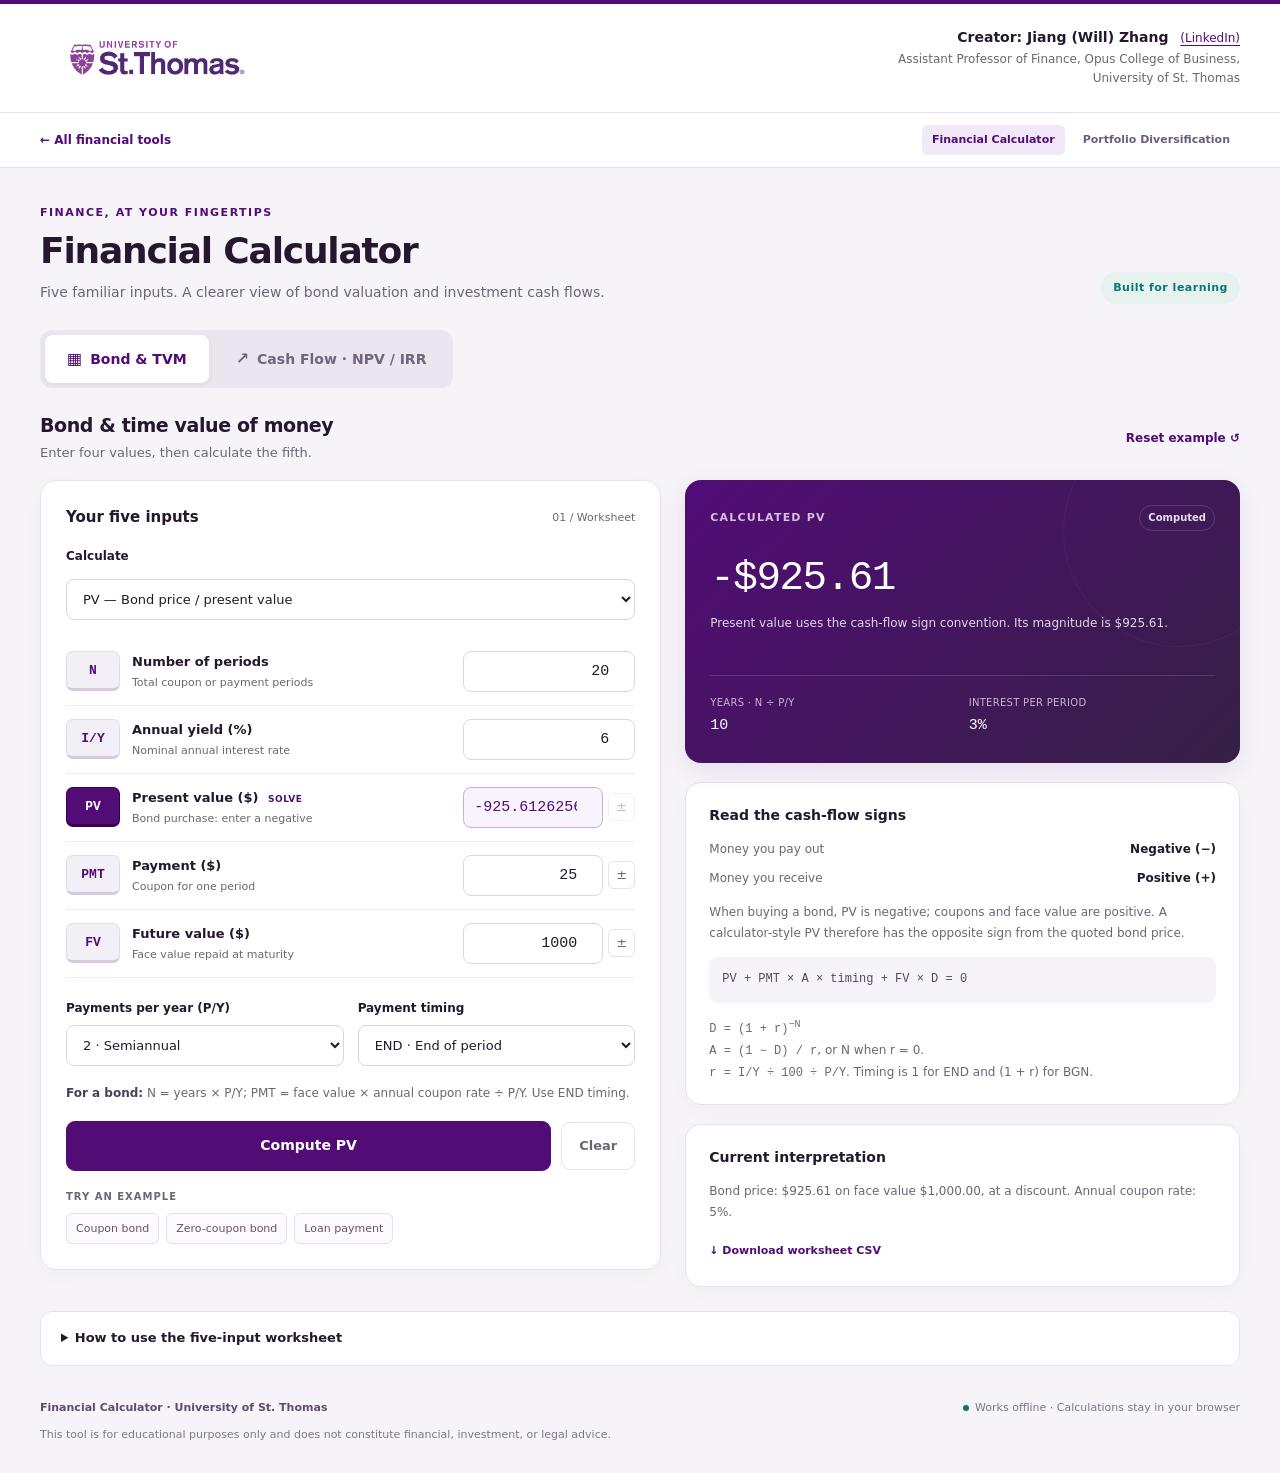
==== calculator/index.html @ 4e9f6ce5 "Add files via upload" ====
<!doctype html>
<html lang="en">
<head>
  <meta charset="utf-8">
  <meta name="viewport" content="width=device-width,initial-scale=1">
  <meta name="description" content="An educational financial calculator for bond prices, yields, time value of money, NPV, and IRR.">
  <title>Financial Calculator | Financial Tools · St. Thomas</title>
  <link rel="icon" href="data:,">
  <style>
    :root{--purple:#510c76;--purple2:#6e2491;--ink:#25172e;--muted:#6d6575;--line:#e7e1ec;--paper:#fff;--bg:#f6f4f8;--light:#f3edf8;--green:#08796d;--red:#b52b44;--gold:#99630b;--shadow:0 5px 22px #25172e06}
    *{box-sizing:border-box}body{margin:0;background:var(--bg);color:var(--ink);font:15px/1.55 system-ui,-apple-system,BlinkMacSystemFont,"Segoe UI",sans-serif}button,input,select{font:inherit}button,select{cursor:pointer}button{transition:background .15s,border-color .15s,transform .15s}button:active{transform:translateY(1px)}a{color:var(--purple)}button:focus-visible,a:focus-visible,input:focus-visible,select:focus-visible,summary:focus-visible{outline:3px solid #c496df;outline-offset:3px}button:disabled{cursor:default;opacity:.45}input,select{min-width:0}input{font-variant-numeric:tabular-nums}button svg{vertical-align:middle}h1,h2,h3,p{margin-top:0}h2{font-size:21px;line-height:1.35;letter-spacing:-.4px;margin-bottom:7px}h3{font-size:15px}small{font-size:12px}strong{font-weight:650}[hidden]{display:none!important}.mono{font-family:ui-monospace,SFMono-Regular,Consolas,monospace;font-variant-numeric:tabular-nums}.muted{color:var(--muted)}.eyebrow{font-size:11px;font-weight:750;letter-spacing:1.5px;text-transform:uppercase;color:var(--purple)}.sr-only{position:absolute;width:1px;height:1px;padding:0;margin:-1px;overflow:hidden;clip:rect(0,0,0,0);white-space:nowrap;border:0}
    .brand{background:#fff;border-top:4px solid var(--purple);border-bottom:1px solid var(--line)}.brand-inner{max-width:1260px;margin:auto;display:flex;align-items:center;justify-content:space-between;gap:28px;padding:7px 30px}.brand img{width:230px;max-width:35%;height:auto}.creator{text-align:right;max-width:680px;font-size:12px;line-height:1.65}.creator-name{font-size:14px;font-weight:700}.creator a{font-size:12px;font-weight:500;margin-left:7px;text-underline-offset:3px}.creator-title{color:var(--muted)}
    main{max-width:1260px;margin:0 auto;padding:32px 30px 0}.hero{display:flex;justify-content:space-between;align-items:flex-end;gap:24px;margin-bottom:26px}.hero h1{font-size:36px;line-height:1.15;letter-spacing:-1.2px;margin:7px 0 10px}.hero p{color:var(--muted);font-size:14px;margin:0;max-width:630px}.hero-tag{font-size:11px;letter-spacing:.5px;white-space:nowrap;color:var(--green);background:#e7f2ef;padding:7px 12px;border-radius:30px;font-weight:650}.tabs{display:flex;width:fit-content;gap:5px;padding:5px;background:#eae5ef;border-radius:12px;margin-bottom:25px}.tabs button{border:0;background:transparent;padding:12px 22px;border-radius:8px;font-weight:650;color:#716579;font-size:14px}.tabs button[aria-selected=true]{color:var(--purple);background:white;box-shadow:0 2px 6px #24122e0c}.tab-icon{margin-right:8px;font-size:16px}.worksheet{animation:appear .2s ease-out}@keyframes appear{from{opacity:.6;transform:translateY(4px)}to{opacity:1;transform:none}}.worksheet-heading{display:flex;align-items:center;justify-content:space-between;gap:16px;margin-bottom:17px}.worksheet-heading h2{font-size:19px;margin:0}.worksheet-heading p{margin:4px 0 0;color:var(--muted);font-size:13px}.text-button{border:0;background:none;color:var(--purple);font-size:12px;padding:8px 0;font-weight:650;white-space:nowrap}.columns{display:grid;grid-template-columns:minmax(0,1.12fr) minmax(0,1fr);gap:24px;align-items:start}.card{background:var(--paper);border:1px solid var(--line);border-radius:16px;padding:25px;box-shadow:var(--shadow)}.card-title{display:flex;align-items:center;justify-content:space-between;gap:12px;margin-bottom:18px}.card-title h3{margin:0;font-size:15px}.card-step{font-size:11px;color:var(--muted)}.control-label{display:block;font-size:12px;font-weight:650;margin-bottom:7px}.select-control,.number-control{width:100%;padding:11px 12px;border:1px solid #dcd4e4;border-radius:8px;background:#fff;color:var(--ink)}.select-control{font-size:13px}.select-control:focus,.number-control:focus{border-color:var(--purple2);outline:2px solid #eadcf2;outline-offset:0}.solve-select{display:grid;grid-template-columns:1fr;gap:6px;margin-bottom:18px}.tvm-row{display:grid;grid-template-columns:54px 1fr 172px;gap:12px;align-items:center;padding:13px 0;border-bottom:1px solid #f0ebf4}.keycap{display:flex;align-items:center;justify-content:center;height:40px;background:#f3eff7;border:1px solid #e4dbea;border-bottom:3px solid #d6cadf;border-radius:7px;color:var(--purple);font:bold 13px ui-monospace,Consolas,monospace}.tvm-label{display:block;font-size:13px;font-weight:650}.tvm-help{display:block;font-size:11px;line-height:1.5;color:var(--muted);margin-top:3px}.numeric-wrap{display:flex;position:relative;align-items:center;gap:5px}.numeric-wrap input{width:100%;font:500 15px ui-monospace,Consolas,monospace;text-align:right;padding:11px 10px;border:1px solid #ded6e6;border-radius:8px;background:white;color:var(--ink)}.numeric-wrap input:read-only{color:var(--purple);background:#f8f3fc;border-color:#cbaedb}.tvm-row.solving .keycap{background:var(--purple);color:white;border-color:#35034f}.solve-badge{display:none;font-size:9px;text-transform:uppercase;font-weight:700;letter-spacing:.5px;color:var(--purple);margin-left:5px}.solving .solve-badge{display:inline}.flip{background:none;border:1px solid var(--line);border-radius:6px;flex-shrink:0;width:27px;height:28px;padding:0;color:var(--muted);font-size:13px}.settings{display:grid;grid-template-columns:1fr 1fr;gap:14px;margin:21px 0 18px}.hint{color:var(--muted);font-size:12px;line-height:1.65;margin:15px 0}.hint strong{color:#4d3c58}.primary{background:var(--purple);color:white;border:1px solid var(--purple);padding:13px 20px;border-radius:9px;font-weight:700;font-size:14px}.primary:hover{background:#3f075d}.secondary{background:white;color:var(--purple);border:1px solid #d8cbe2;padding:9px 13px;border-radius:8px;font-weight:650;font-size:12px}.secondary:hover{background:var(--light)}.actions{display:flex;gap:10px;align-items:center;margin-top:18px}.actions .primary{flex:1}.clear{border:1px solid var(--line);background:#fff;color:var(--muted);border-radius:9px;padding:13px 17px;font-size:13px;font-weight:600}.error{margin:16px 0 0;background:#fff0f1;color:#9b1836;border:1px solid #f1c7cf;padding:11px 13px;border-radius:8px;font-size:12px}.examples{display:flex;gap:7px;flex-wrap:wrap;margin-top:18px}.examples-label{width:100%;font-size:10px;letter-spacing:1px;font-weight:700;text-transform:uppercase;color:var(--muted);margin-bottom:1px}.example{font-size:11px;border:1px solid #e7deee;color:#65516f;background:#fcfaff;border-radius:6px;padding:6px 9px}.example:hover{border-color:#ba98cc;background:#f4edf9}
    .result-card{background:linear-gradient(135deg,#510c76,#352044);border:0;color:white;box-shadow:0 8px 24px #510c7617;position:relative;overflow:hidden}.result-card:after{content:"";position:absolute;right:-55px;top:-65px;border:1px solid #ffffff0b;border-radius:50%;width:230px;height:230px;pointer-events:none}.result-eyebrow{color:#d8bedf;font-size:11px;font-weight:650;letter-spacing:1.2px;text-transform:uppercase;display:flex;gap:10px;align-items:center;justify-content:space-between}.result-status{font-size:10px;text-transform:none;letter-spacing:0;border:1px solid #ffffff25;border-radius:20px;padding:4px 8px;color:#e9dfef}.result-number{font:500 clamp(30px,3.2vw,46px)/1.25 ui-monospace,SFMono-Regular,Consolas,monospace;letter-spacing:-1.5px;margin:22px 0 10px;overflow-wrap:anywhere}.result-note{min-height:38px;color:#e2d5e9;font-size:12px;margin:0;line-height:1.65}.metric-row{display:grid;grid-template-columns:1fr 1fr;gap:12px;margin-top:23px;padding-top:19px;border-top:1px solid #ffffff20}.metric-label{display:block;color:#cbb3d6;font-size:10px;letter-spacing:.3px}.metric-value{display:block;font-size:15px;margin-top:4px;font-variant-numeric:tabular-nums}.right-stack{display:flex;flex-direction:column;gap:19px}.explanation{font-size:12px;color:var(--muted);line-height:1.75}.explanation h3{color:var(--ink);margin-bottom:12px;font-size:14px}.formula{font:12px/1.8 ui-monospace,Consolas,monospace;background:#f6f3f9;color:#594663;padding:12px 13px;border-radius:8px;overflow-wrap:anywhere;margin:13px 0}.explanation p:last-child{margin-bottom:0}.pill{display:inline-block;font-size:10px;font-weight:650;letter-spacing:.2px;border-radius:5px;padding:3px 7px;background:#edf5f2;color:var(--green)}.soft-card{padding:20px 23px}.inline-summary{display:flex;justify-content:space-between;gap:20px;font-size:12px;margin-bottom:8px}.inline-summary:last-child{margin:0}.inline-summary strong{color:var(--ink);text-align:right}.help{margin:24px 0 0;border:1px solid var(--line);background:#fff;border-radius:12px;padding:16px 20px;font-size:12px;color:var(--muted)}.help summary{font-size:13px;font-weight:650;color:var(--ink);cursor:pointer}.help p{margin:13px 0 0}.help ul{padding-left:20px;margin-bottom:3px}.help li{margin:7px 0}.help code{font:11px ui-monospace,Consolas,monospace;color:var(--purple)}
    .cash-controls{display:grid;grid-template-columns:1fr 1fr;gap:14px}.initial-flow{margin:0 0 18px;background:#f9f6fb;border:1px solid var(--line);border-radius:10px;padding:15px;display:grid;grid-template-columns:1fr 165px;gap:15px;align-items:center}.initial-flow label{font-size:13px;font-weight:700}.initial-flow small{display:block;color:var(--muted);margin-top:3px;font-size:11px}.initial-flow input{text-align:right;font:500 15px ui-monospace,Consolas,monospace}.flows-heading{display:grid;grid-template-columns:1fr 142px 63px 25px;gap:10px;font-size:10px;text-transform:uppercase;letter-spacing:.5px;color:var(--muted);margin:22px 0 7px}.flows-heading span:nth-child(2),.flows-heading span:nth-child(3){text-align:center}.flow-row{display:grid;grid-template-columns:1fr 142px 63px 25px;gap:10px;align-items:center;padding:9px 0;border-top:1px solid #f0ebf4}.flow-label{font-size:12px;font-weight:700;color:#54425f}.flow-periods{display:block;font-size:10px;color:var(--muted);font-weight:400;margin-top:2px}.flow-amount,.flow-repeat{width:100%;padding:9px 8px;border:1px solid #ded6e6;border-radius:7px;background:white;font:13px ui-monospace,Consolas,monospace;color:var(--ink);text-align:right}.flow-repeat{text-align:center}.remove-row{border:0;background:transparent;color:#aa96b6;font-size:20px;padding:3px 0}.remove-row:hover{color:var(--red)}.row-actions{display:flex;align-items:center;justify-content:space-between;gap:12px;margin:14px 0 0}.period-count{font-size:11px;color:var(--muted)}.irr-panel .card-title{margin-bottom:7px}.irr-main{font:600 28px/1.4 ui-monospace,Consolas,monospace;letter-spacing:-1px;color:var(--purple)}.irr-detail{font-size:12px;line-height:1.65;color:var(--muted);margin:7px 0 0}.irr-roots{margin:12px 0 0;padding:0;list-style:none}.irr-roots li{display:flex;justify-content:space-between;align-items:baseline;gap:12px;border-top:1px solid var(--line);padding-top:10px;margin-top:10px;font-size:11px;color:var(--muted)}.irr-roots strong{font:600 15px ui-monospace,Consolas,monospace;color:var(--purple)}.notice{background:#fff8e9;border:1px solid #f0e0b6;color:#836122;font-size:11px;padding:10px 12px;border-radius:8px;margin-top:13px;line-height:1.65}.timeline{margin-top:8px}.timeline svg{display:block;width:100%;height:auto}.timeline-label{font-size:10px;color:var(--muted);margin-top:5px}.schedule{margin-top:23px}.schedule summary{font-weight:650;font-size:12px;cursor:pointer}.schedule-scroll{overflow:auto;max-height:310px;margin-top:12px;border:1px solid var(--line);border-radius:9px}.schedule table{width:100%;border-collapse:collapse;font-size:12px;white-space:nowrap}.schedule th{position:sticky;top:0;background:#f4eef8;color:#664a77;font-size:10px;letter-spacing:.4px;text-transform:uppercase;z-index:1}.schedule td,.schedule th{padding:10px 12px;text-align:right;border-bottom:1px solid #eee8f3;font-variant-numeric:tabular-nums}.schedule td:first-child,.schedule th:first-child{text-align:left}.schedule tr:last-child td{border-bottom:0}.export-row{display:flex;justify-content:flex-end;gap:10px;margin-top:18px}.footer{padding:28px 0 30px;margin:5px auto 0;font-size:11px;line-height:1.7;color:#827589}.footer strong{color:#5f4b6a}.footer-top{display:flex;justify-content:space-between;align-items:center;gap:18px;margin-bottom:9px}.footer p{margin:0}.offline-dot{display:inline-block;width:6px;height:6px;border-radius:100%;background:var(--green);margin-right:6px}.tvm-export{font-size:11px;background:none;border:0;color:var(--purple);font-weight:650;padding:6px 0}
    @media(min-width:1500px){main{padding-top:40px}.hero{margin-bottom:32px}}
    @media(max-width:1000px){.columns{grid-template-columns:1fr 1fr;gap:18px}.card{padding:20px}.tvm-row{grid-template-columns:42px 1fr 132px;gap:8px}.keycap{height:37px;font-size:12px}.numeric-wrap input{font-size:13px}.tvm-help{font-size:10px}.flows-heading,.flow-row{grid-template-columns:1fr 110px 53px 20px;gap:7px}.hero-tag{display:none}}
    @media(max-width:780px){main{padding:25px 20px 0}.columns{grid-template-columns:1fr}.brand-inner{padding:4px 20px;gap:12px}.brand img{width:200px}.creator-title{font-size:10px}.hero h1{font-size:30px}.hero p{font-size:13px}.tvm-row{grid-template-columns:48px 1fr 170px;gap:12px}.tvm-help{font-size:11px}.numeric-wrap input{font-size:15px}.right-stack{gap:16px}.result-number{font-size:40px}.tabs{width:100%}.tabs button{flex:1;padding:11px 12px;font-size:13px}.flows-heading,.flow-row{grid-template-columns:1fr 160px 65px 25px;gap:10px}.footer-top{align-items:flex-start;flex-direction:column;gap:6px}}
    @media(max-width:480px){main{padding:22px 15px 0}.brand-inner{flex-direction:column;gap:0;padding:0 18px 16px}.brand img{max-width:230px;width:210px}.creator{text-align:center}.creator-name{font-size:13px}.creator-title{font-size:11px}.hero{margin-bottom:21px}.hero h1{font-size:29px}.hero .eyebrow{font-size:10px}.tabs button{padding:11px 8px;font-size:12px}.tab-icon{display:none}.worksheet-heading h2{font-size:17px}.worksheet-heading p{font-size:12px}.card{padding:18px}.tvm-row{grid-template-columns:42px minmax(0,1fr) 128px;gap:8px}.tvm-label{font-size:12px}.tvm-help{font-size:10px}.numeric-wrap input{font-size:13px;padding:10px 7px}.flip{width:22px;font-size:11px}.solve-badge{display:none!important}.settings{gap:10px}.control-label{font-size:11px}.select-control{padding:10px 8px;font-size:12px}.result-number{font-size:35px}.initial-flow{grid-template-columns:1fr 135px;padding:12px;gap:10px}.cash-controls{gap:10px}.flows-heading,.flow-row{grid-template-columns:minmax(50px,1fr) minmax(75px,110px) 50px 20px;gap:7px}.flow-amount,.flow-repeat{font-size:12px;padding:9px 6px}.flow-periods{font-size:9px}.primary{font-size:13px}.hint{font-size:11px}.footer{padding-bottom:24px}.hero{gap:0}.cash-controls .control-label{min-height:34px}.irr-roots li{align-items:flex-start;flex-direction:column;gap:4px}.explanation{font-size:11px}}
    @media(prefers-reduced-motion:reduce){*{animation:none!important;transition:none!important}}
    @media print{body{background:white}.brand-inner{padding:0}.tabs,.examples,.actions,.text-button,.export-row,.flip,.footer-top span,.tvm-export{display:none!important}.card{box-shadow:none;break-inside:avoid}.result-card{background:#f4edf8;color:#25172e;border:1px solid #c6b7d1}.result-card *{color:#25172e!important}.columns{grid-template-columns:1fr 1fr}.help{break-inside:avoid}.brand{border-top:0}main{padding:20px 0}.hero{margin-bottom:18px}.footer{padding-bottom:0}}
  </style>
<link rel="stylesheet" href="../assets/site.css">
</head>
<body>
  <header class="brand">
    <div class="brand-inner">
      <img src="[data-uri]" width="739" height="301" alt="University of St. Thomas">
      <div class="creator">
        <div class="creator-name">Creator: Jiang (Will) Zhang <a href="https://www.linkedin.com/in/jiang-will-zhang/" target="_blank" rel="noopener noreferrer">(LinkedIn)</a></div>
        <div class="creator-title">Assistant Professor of Finance, Opus College of Business,<br>University of St. Thomas</div>
      </div>
    </div>
  </header>
<nav class="ft-tool-nav" aria-label="Financial tools navigation"><div class="ft-tool-nav-inner"><a class="ft-back" href="../index.html">← All financial tools</a><div class="ft-tool-nav-links"><a href="../calculator/index.html" aria-current="page">Financial Calculator</a><a href="../diversification/index.html">Portfolio Diversification</a></div></div></nav>

  <main>
    <div class="hero">
      <div><span class="eyebrow">Finance, at your fingertips</span><h1>Financial Calculator</h1><p>Five familiar inputs. A clearer view of bond valuation and investment cash flows.</p></div>
      <span class="hero-tag">Built for learning</span>
    </div>
    <nav class="tabs" role="tablist" aria-label="Calculator worksheets">
      <button type="button" id="tab-tvm" role="tab" aria-selected="true" aria-controls="panel-tvm" data-tab="tvm"><span class="tab-icon" aria-hidden="true">▦</span>Bond &amp; TVM</button>
      <button type="button" id="tab-cash" role="tab" aria-selected="false" aria-controls="panel-cash" tabindex="-1" data-tab="cash"><span class="tab-icon" aria-hidden="true">↗</span>Cash Flow · NPV / IRR</button>
    </nav>

    <section id="panel-tvm" class="worksheet" role="tabpanel" aria-labelledby="tab-tvm">
      <div class="worksheet-heading"><div><h2>Bond &amp; time value of money</h2><p>Enter four values, then calculate the fifth.</p></div><button type="button" class="text-button" id="reset-tvm">Reset example ↺</button></div>
      <div class="columns">
        <form id="tvm-form" class="card" novalidate>
          <div class="card-title"><h3>Your five inputs</h3><span class="card-step">01 / Worksheet</span></div>
          <div class="solve-select"><label class="control-label" for="solve-for">Calculate</label><select id="solve-for" class="select-control"><option value="pv">PV — Bond price / present value</option><option value="iy">I/Y — Annual yield / interest rate</option><option value="n">N — Number of periods</option><option value="pmt">PMT — Payment per period</option><option value="fv">FV — Face / future value</option></select></div>
          <div class="tvm-row" data-variable="n"><span class="keycap" aria-hidden="true">N</span><div><label class="tvm-label" for="tvm-n">Number of periods <span class="solve-badge">Solve</span></label><span class="tvm-help">Total coupon or payment periods</span></div><div class="numeric-wrap"><input id="tvm-n" type="number" step="any" inputmode="decimal" aria-describedby="period-hint" value="20"></div></div>
          <div class="tvm-row" data-variable="iy"><span class="keycap" aria-hidden="true">I/Y</span><div><label class="tvm-label" for="tvm-iy">Annual yield (%) <span class="solve-badge">Solve</span></label><span class="tvm-help">Nominal annual interest rate</span></div><div class="numeric-wrap"><input id="tvm-iy" type="number" step="any" inputmode="decimal" value="6"></div></div>
          <div class="tvm-row solving" data-variable="pv"><span class="keycap" aria-hidden="true">PV</span><div><label class="tvm-label" for="tvm-pv">Present value ($) <span class="solve-badge">Solve</span></label><span class="tvm-help">Bond purchase: enter a negative</span></div><div class="numeric-wrap"><input id="tvm-pv" type="number" step="any" inputmode="decimal" readonly placeholder="Calculated"><button class="flip" type="button" data-flip="pv" aria-label="Change sign of PV" disabled>±</button></div></div>
          <div class="tvm-row" data-variable="pmt"><span class="keycap" aria-hidden="true">PMT</span><div><label class="tvm-label" for="tvm-pmt">Payment ($) <span class="solve-badge">Solve</span></label><span class="tvm-help">Coupon for one period</span></div><div class="numeric-wrap"><input id="tvm-pmt" type="number" step="any" inputmode="decimal" value="25"><button class="flip" type="button" data-flip="pmt" aria-label="Change sign of PMT">±</button></div></div>
          <div class="tvm-row" data-variable="fv"><span class="keycap" aria-hidden="true">FV</span><div><label class="tvm-label" for="tvm-fv">Future value ($) <span class="solve-badge">Solve</span></label><span class="tvm-help">Face value repaid at maturity</span></div><div class="numeric-wrap"><input id="tvm-fv" type="number" step="any" inputmode="decimal" value="1000"><button class="flip" type="button" data-flip="fv" aria-label="Change sign of FV">±</button></div></div>
          <div class="settings"><div><label class="control-label" for="tvm-frequency">Payments per year (P/Y)</label><select id="tvm-frequency" class="select-control"><option value="1">1 · Annual</option><option value="2" selected>2 · Semiannual</option><option value="4">4 · Quarterly</option><option value="12">12 · Monthly</option></select></div><div><label class="control-label" for="tvm-timing">Payment timing</label><select id="tvm-timing" class="select-control"><option value="end">END · End of period</option><option value="begin">BGN · Beginning of period</option></select></div></div>
          <p class="hint" id="period-hint"><strong>For a bond:</strong> N = years × P/Y; PMT = face value × annual coupon rate ÷ P/Y. Use END timing.</p>
          <div class="actions"><button class="primary" id="compute-tvm" type="submit">Compute PV</button><button class="clear" id="clear-tvm" type="button">Clear</button></div>
          <p class="error" id="tvm-error" role="alert" hidden></p>
          <div class="examples"><span class="examples-label">Try an example</span><button class="example" type="button" data-tvm-example="bond">Coupon bond</button><button class="example" type="button" data-tvm-example="zero">Zero-coupon bond</button><button class="example" type="button" data-tvm-example="loan">Loan payment</button></div>
        </form>
        <div class="right-stack">
          <div class="card result-card" aria-live="polite" aria-atomic="true"><div class="result-eyebrow"><span id="tvm-result-label">Calculated PV</span><span class="result-status" id="tvm-status">Ready</span></div><div class="result-number" id="tvm-result">—</div><p class="result-note" id="tvm-result-note">Choose a variable and select Compute.</p><div class="metric-row"><div><span class="metric-label">YEARS · N ÷ P/Y</span><span class="metric-value mono" id="tvm-years">—</span></div><div><span class="metric-label">INTEREST PER PERIOD</span><span class="metric-value mono" id="tvm-period-rate">—</span></div></div></div>
          <div class="card soft-card explanation"><h3>Read the cash-flow signs</h3><div class="inline-summary"><span>Money you pay out</span><strong>Negative (−)</strong></div><div class="inline-summary"><span>Money you receive</span><strong>Positive (+)</strong></div><p style="margin-top:13px">When buying a bond, PV is negative; coupons and face value are positive. A calculator-style PV therefore has the opposite sign from the quoted bond price.</p><div class="formula">PV + PMT × A × timing + FV × D = 0</div><p><span class="mono">D = (1 + r)<sup>−N</sup></span><br><span class="mono">A = (1 − D) / r</span>, or N when r = 0.<br><span class="mono">r = I/Y ÷ 100 ÷ P/Y</span>. Timing is 1 for END and (1 + r) for BGN.</p></div>
          <div class="card soft-card explanation"><h3>Current interpretation</h3><p id="tvm-interpretation">Results will be explained here.</p><button type="button" class="tvm-export" id="export-tvm" disabled>↓ Download worksheet CSV</button></div>
        </div>
      </div>
      <details class="help"><summary>How to use the five-input worksheet</summary><ul><li><strong>Price:</strong> choose PV, then enter the total periods, annual yield, coupon per period, and face value.</li><li><strong>Yield to maturity:</strong> choose I/Y and enter the purchase price as a negative PV. I/Y is a nominal annual yield; effective annual yield is different.</li><li><strong>Frequency:</strong> 10 years with semiannual coupons means N = 20 and P/Y = 2. A 5% coupon on $1,000 means PMT = $25.</li><li><strong>Zero-coupon bond:</strong> set PMT = 0. For a loan, PV is usually positive, PMT negative, and FV = 0.</li><li><strong>Scope:</strong> fixed, equally spaced payments with matching payment and compounding frequencies. Bond examples assume settlement on a coupon date; accrued interest, calendar day counts, and callable-bond features are not included.</li><li>N can be fractional for a general TVM calculation. Regular coupon bonds use whole coupon periods. N is limited to 10,000.</li><li>Yield solving requires a conventional cash-flow pattern: PV has the opposite sign from PMT and FV. The numerical search supports per-period yields from −99.99% to 1,000,000%.</li></ul></details>
    </section>

    <section id="panel-cash" class="worksheet" role="tabpanel" aria-labelledby="tab-cash" hidden>
      <div class="worksheet-heading"><div><h2>Cash-flow worksheet</h2><p>Value a series of future cash flows, including repeated payments.</p></div><button class="text-button" type="button" id="reset-cash">Reset example ↺</button></div>
      <div class="columns">
        <form id="cash-form" class="card" novalidate>
          <div class="card-title"><h3>Build your cash flows</h3><span class="card-step">02 / Worksheet</span></div>
          <div class="initial-flow"><div><label for="cf0">CF0 · Initial cash flow</label><small>Today, at time 0</small></div><input class="number-control" id="cf0" type="number" step="any" inputmode="decimal" value="-10000"></div>
          <div class="cash-controls"><div><label class="control-label" for="discount-rate">Discount rate per period (%)</label><input class="number-control mono" id="discount-rate" type="number" step="any" inputmode="decimal" value="10"></div><div><label class="control-label" for="cash-frequency">Periods per year</label><select class="select-control" id="cash-frequency"><option value="1">1 · Annual</option><option value="2">2 · Semiannual</option><option value="4">4 · Quarterly</option><option value="12">12 · Monthly</option></select></div></div>
          <p class="hint">The discount rate applies to <strong>one cash-flow period</strong>. Periods per year is used only to show an effective annual IRR.</p>
          <div class="flows-heading" aria-hidden="true"><span>Cash flow</span><span>Amount ($)</span><span>Repeat</span><span></span></div>
          <div id="cash-rows"></div>
          <div class="row-actions"><button class="secondary" id="add-flow" type="button">+ Add cash flow</button><span class="period-count" id="period-count">4 future periods</span></div>
          <p class="hint"><strong>Repeat</strong> is the number of consecutive periods with that amount. Include a cash flow of 0 for a period with no payment.</p>
          <div class="actions"><button class="primary" type="submit">Compute NPV &amp; IRR</button><button class="clear" id="clear-cash" type="button">Clear</button></div>
          <p class="error" id="cash-error" role="alert" hidden></p>
          <div class="examples"><span class="examples-label">Try an example</span><button class="example" type="button" data-cash-example="project">Investment project</button><button class="example" type="button" data-cash-example="annuity">Repeated cash flows</button><button class="example" type="button" data-cash-example="multiple">Multiple IRRs</button></div>
        </form>
        <div class="right-stack">
          <div class="card result-card" aria-live="polite" aria-atomic="true"><div class="result-eyebrow"><span>Net present value</span><span class="result-status" id="npv-status">Ready</span></div><div class="result-number" id="npv-result">—</div><p class="result-note" id="npv-note">Discounted cash inflows less cash outflows, including CF0.</p><div class="metric-row"><div><span class="metric-label">DISCOUNT RATE / PERIOD</span><span class="metric-value mono" id="npv-rate">—</span></div><div><span class="metric-label">FUTURE PERIODS</span><span class="metric-value mono" id="npv-periods">—</span></div></div></div>
          <div class="card soft-card irr-panel" aria-live="polite"><div class="card-title"><h3>Internal rate of return</h3><span class="pill">NPV = 0</span></div><div class="irr-main" id="irr-result">—</div><p class="irr-detail" id="irr-detail">The discount rate that sets NPV to zero.</p><ul class="irr-roots" id="irr-roots"></ul><p class="notice" id="irr-warning" hidden></p></div>
          <div class="card soft-card explanation"><h3>Cash-flow timeline</h3><div class="timeline" id="cash-timeline"><p class="muted">Calculate to view the timeline.</p></div><p class="timeline-label" id="timeline-caption">Negative amounts are outflows; positive amounts are inflows.</p><div class="formula">NPV = CF0 + Σ [CFt / (1 + i)<sup>t</sup>]</div><p>CF0 occurs today. Each future payment occurs at the end of its period. IRR uses the same cash flows and timing as NPV.</p></div>
        </div>
      </div>
      <details class="schedule" id="cash-schedule" hidden><summary>View discounted cash-flow schedule</summary><div class="schedule-scroll"><table><thead><tr><th scope="col">Period</th><th scope="col">Cash flow ($)</th><th scope="col">Discount factor</th><th scope="col">Present value ($)</th></tr></thead><tbody id="schedule-body"></tbody></table></div></details>
      <div class="export-row"><button type="button" class="secondary" id="export-cash" disabled>↓ Download cash-flow CSV</button></div>
      <details class="help"><summary>Timing, rate conventions &amp; interpreting IRR</summary><ul><li>The worksheet uses equally spaced periods. It is an NPV / IRR calculator, not XNPV / XIRR for irregular dates.</li><li>The entered discount rate and reported IRR are <strong>per period</strong>. For monthly cash flows, enter a monthly discount rate.</li><li>Effective annual IRR = <code>(1 + periodic IRR)<sup>periods per year</sup> − 1</code>. Changing periods per year does not change periodic NPV or IRR.</li><li>Repeat expands a cash-flow row into consecutive equal payments. Up to 100 groups and 600 future periods are supported.</li><li>IRR needs at least one inflow and one outflow. Multiple sign changes can produce multiple IRRs or no IRR. All numerically detected roots in the supported range are shown; do not treat one as a unique answer when several are listed.</li><li>The IRR search range is −99.99% to 1,000,000% per period. Repeated or nearly repeated roots are numerically sensitive. “No IRR found” means no root was detected in that range.</li><li>If all cash flows are zero, IRR is indeterminate: every discount rate produces zero NPV.</li></ul></details>
    </section>
    <footer class="footer"><div class="footer-top"><strong>Financial Calculator · University of St. Thomas</strong><span><i class="offline-dot" aria-hidden="true"></i>Works offline · Calculations stay in your browser</span></div><p>This tool is for educational purposes only and does not constitute financial, investment, or legal advice.</p></footer>
  </main>
  <noscript><p style="padding:20px">Please enable JavaScript to use the calculator.</p></noscript>
  <script id="calculator-engine">// Pure numerical functions. Rates passed to NPV/IRR are decimals per period.
(function () {
  'use strict';
  const LIMIT = 600;
  const LOG_Q_MIN = -Math.log(10001);
  const LOG_Q_MAX = Math.log(10000);

  function finite(value, label) {
    if (!Number.isFinite(value)) throw new Error(`${label} must be a finite number.`);
    return value;
  }

  function annuity(n, r) {
    return r === 0 ? n : -Math.expm1(-n * Math.log1p(r)) / r;
  }

  // Scaled TVM identity, avoiding overflow at very negative trial yields.
  function balanceAtLogRate(v, x) {
    const r = Math.expm1(x);
    const exponent = -v.n * x;
    const shift = Math.max(0, exponent);
    const one = Math.exp(-shift);
    const d = Math.exp(exponent - shift);
    let a;
    if (r === 0) a = v.n;
    else if (Math.abs(exponent) < 1e-4) a = -Math.expm1(exponent) / r * one;
    else a = (one - d) / r;
    const scale = Math.max(Math.abs(v.pv), Math.abs(v.pmt) * v.n, Math.abs(v.fv), 1);
    return (v.pv / scale) * one + (v.pmt / scale) * (v.begin ? Math.exp(x) : 1) * a + (v.fv / scale) * d;
  }

  function bisect(fn, left, right) {
    let a = left, b = right, fa = fn(a), fb = fn(b);
    if (fa === 0) return a;
    if (fb === 0) return b;
    if (Math.sign(fa) === Math.sign(fb)) return null;
    for (let i = 0; i < 180; i++) {
      const m = a + (b - a) / 2, fm = fn(m);
      if (fm === 0 || b - a < 1e-13) return m;
      if (Math.sign(fm) === Math.sign(fa)) { a = m; fa = fm; }
      else { b = m; fb = fm; }
    }
    return (a + b) / 2;
  }

  function solveTVM(input, target) {
    const v = { ...input, begin: !!input.begin };
    if (!['n', 'iy', 'pv', 'pmt', 'fv'].includes(target)) throw new Error('Choose a variable to calculate.');
    if (!Number.isInteger(v.m) || v.m < 1 || v.m > 365) throw new Error('Payments per year must be a positive integer.');
    for (const key of ['n', 'iy', 'pv', 'pmt', 'fv']) if (key !== target) finite(v[key], key.toUpperCase());
    if (target !== 'n' && (!(v.n > 0) || v.n > 10000)) throw new Error('N must be greater than zero and no more than 10,000 periods.');
    let r = v.iy / 100 / v.m;
    if (target !== 'iy' && r <= -1) throw new Error('The interest rate per period must be greater than −100%.');
    if (target === 'iy') {
      if (v.pv === 0 || (v.pmt === 0 && v.fv === 0)) throw new Error('A yield calculation needs a nonzero PV and at least one nonzero future cash flow.');
      if (v.begin && v.n === 1 && v.fv === 0 && v.pv + v.pmt === 0) throw new Error('These inputs do not determine a unique yield: the offsetting cash flows both occur today.');
      const sign = Math.sign(v.pv);
      if ((v.pmt && Math.sign(v.pmt) === sign) || (v.fv && Math.sign(v.fv) === sign)) {
        throw new Error('Use opposite signs for PV and the future payments. For mixed-sign future cash flows, use the Cash Flow worksheet.');
      }
      const x = bisect(z => balanceAtLogRate(v, z), Math.log(0.0001), Math.log(10001));
      if (x === null) throw new Error('No yield found within the supported per-period range (−99.99% to 1,000,000%).');
      r = Math.expm1(x);
      v.iy = r * 100 * v.m;
    } else if (target === 'n') {
      const p = v.pmt * (v.begin ? 1 + r : 1);
      if (r === 0) {
        if (p === 0) throw new Error('These inputs do not determine a unique N. Enter a nonzero payment or interest rate.');
        v.n = -(v.pv + v.fv) / p;
      } else {
        const denominator = p - r * v.fv;
        if (denominator === 0) throw new Error('These inputs do not produce a unique finite N.');
        const change = r * (v.pv + v.fv) / denominator;
        if (change <= -1) throw new Error('No positive finite N exists for these inputs. Check the signs and payment amount.');
        v.n = -Math.log1p(change) / Math.log1p(r);
      }
      if (!(v.n > 0) || v.n > 10000) throw new Error('The solution for N is outside the supported range (0 to 10,000 periods).');
    } else {
      const d = Math.exp(-v.n * Math.log1p(r));
      const a = annuity(v.n, r) * (v.begin ? 1 + r : 1);
      if (target === 'pv') v.pv = -v.pmt * a - v.fv * d;
      if (target === 'pmt') v.pmt = -(v.pv + v.fv * d) / a;
      if (target === 'fv') v.fv = -(v.pv + v.pmt * a) / d;
    }
    finite(v[target], 'Result');
    return { ...v, rate: r, years: v.n / v.m };
  }

  function npv(rate, flows) {
    finite(rate, 'Discount rate');
    if (rate <= -1) throw new Error('The discount rate must be greater than −100% per period.');
    if (!Array.isArray(flows) || !flows.length) throw new Error('Enter at least one cash flow.');
    let sum = 0, correction = 0;
    const log = Math.log1p(rate);
    for (let t = 0; t < flows.length; t++) {
      finite(flows[t], `Cash flow ${t}`);
      const term = flows[t] === 0 ? 0 : flows[t] * Math.exp(-t * log);
      finite(term, 'Discounted cash flow (reduce the horizon or rate magnitude)');
      const adjusted = term - correction, next = sum + adjusted;
      correction = (next - sum) - adjusted;
      sum = next;
    }
    return finite(sum, 'NPV');
  }

  function signChanges(values) {
    let last = 0, count = 0;
    for (const value of values) {
      const sign = Math.sign(value);
      if (sign) { if (last && sign !== last) count++; last = sign; }
    }
    return count;
  }

  // Positive polynomial roots in q = 1 / (1 + IRR). Critical points isolate
  // roots, including repeated roots that a simple sign-change scan misses.
  function polynomialValue(coefficients, z) {
    const degree = coefficients.length - 1;
    const shift = Math.max(0, degree * z);
    let value = 0, magnitude = 0, correction = 0;
    for (let i = 0; i <= degree; i++) {
      if (!coefficients[i]) continue;
      const term = coefficients[i] * Math.exp(i * z - shift);
      const adjusted = term - correction, next = value + adjusted;
      correction = (next - value) - adjusted;
      value = next;
      magnitude += Math.abs(term);
    }
    return { value, magnitude };
  }

  function positiveRoots(values) {
    let coefficients = values.slice();
    while (coefficients.length && coefficients[0] === 0) coefficients.shift();
    while (coefficients.length && coefficients[coefficients.length - 1] === 0) coefficients.pop();
    if (coefficients.length < 2 || signChanges(coefficients) === 0) return [];
    const scale = Math.max(...coefficients.map(Math.abs));
    coefficients = coefficients.map(x => x / scale);
    const evaluate = x => polynomialValue(coefficients, x);
    const critical = signChanges(coefficients) === 1 ? [] : positiveRoots(coefficients.slice(1).map((x, i) => x * (i + 1)));
    const knots = [LOG_Q_MIN, ...critical, LOG_Q_MAX];
    const roots = [];
    const valuesAt = knots.map(evaluate);
    const isZero = result => Math.abs(result.value) <= 2e-12 * result.magnitude;
    for (let i = 0; i < knots.length; i++) {
      if (isZero(valuesAt[i])) roots.push(knots[i]);
      if (i && !isZero(valuesAt[i - 1]) && !isZero(valuesAt[i]) && Math.sign(valuesAt[i - 1].value) !== Math.sign(valuesAt[i].value)) {
        roots.push(bisect(x => evaluate(x).value, knots[i - 1], knots[i]));
      }
    }
    return roots.filter(x => x !== null).sort((a, b) => a - b).filter((x, i, all) => i === 0 || Math.abs(x - all[i - 1]) > 1e-7);
  }

  function irr(flows) {
    if (!Array.isArray(flows) || flows.length < 2) throw new Error('IRR requires CF0 and at least one future cash flow.');
    if (flows.length - 1 > LIMIT) throw new Error(`Use no more than ${LIMIT} future periods.`);
    flows.forEach((x, i) => finite(x, `Cash flow ${i}`));
    const changes = signChanges(flows);
    if (flows.every(x => x === 0)) return { roots: [], signChanges: 0, status: 'indeterminate' };
    if (!changes) return { roots: [], signChanges: 0, status: 'same-sign' };
    const roots = positiveRoots(flows).map(z => Math.expm1(-z)).sort((a, b) => a - b);
    return { roots, signChanges: changes, status: roots.length ? 'found' : 'not-found' };
  }

  function expandCashFlows(initial, groups) {
    finite(initial, 'CF0');
    if (!Array.isArray(groups) || !groups.length) throw new Error('Add at least one future cash flow.');
    const flows = [initial];
    for (let i = 0; i < groups.length; i++) {
      const { amount, repeat } = groups[i];
      finite(amount, `CF${i + 1}`);
      if (!Number.isInteger(repeat) || repeat < 1) throw new Error(`Repeat for CF${i + 1} must be a positive whole number.`);
      if (flows.length - 1 + repeat > LIMIT) throw new Error(`Use no more than ${LIMIT} future periods in total.`);
      for (let j = 0; j < repeat; j++) flows.push(amount);
    }
    return flows;
  }

  globalThis.FinanceMath = Object.freeze({ solveTVM, npv, irr, expandCashFlows, signChanges, maxPeriods: LIMIT });
})();
</script>
  <script id="calculator-app">
  (function () {
    'use strict';
    const $ = id => document.getElementById(id);
    const math = FinanceMath;
    const fields = ['n','iy','pv','pmt','fv'];
    const labels = { n:'N', iy:'I/Y', pv:'PV', pmt:'PMT', fv:'FV' };
    let tvmSolution = null, cashSolution = null;
    let cashGroups = [{amount:'3000',repeat:'1'},{amount:'4000',repeat:'1'},{amount:'5000',repeat:'1'},{amount:'6000',repeat:'1'}];
    const cleanZero = value => Math.abs(value) < 1e-10 ? 0 : value;
    function num(value, decimals=6) { value=cleanZero(value); return Math.abs(value)>=1e10 ? value.toExponential(5) : value.toLocaleString('en-US',{maximumFractionDigits:decimals}); }
    function money(value) { value=cleanZero(value); if(Math.abs(value)>=1e12) return (value<0?'−':'')+'$'+Math.abs(value).toExponential(5); return new Intl.NumberFormat('en-US',{style:'currency',currency:'USD',minimumFractionDigits:2,maximumFractionDigits:2}).format(value); }
    const percent = value => num(value*100,6)+'%';
    function read(id, label) { const text=$(id).value.trim(); if(text==='') throw new Error('Enter '+label+'.'); const value=Number(text); if(!Number.isFinite(value)) throw new Error(label+' must be a valid number.'); return value; }
    function download(name, text) { const url=URL.createObjectURL(new Blob(['\ufeff'+text],{type:'text/csv;charset=utf-8'})); const a=document.createElement('a');a.href=url;a.download=name;document.body.appendChild(a);a.click();a.remove();setTimeout(()=>URL.revokeObjectURL(url),1000); }
    function activateTab(name, focus=false) { document.querySelectorAll('[data-tab]').forEach(button=>{const selected=button.dataset.tab===name;button.setAttribute('aria-selected',String(selected));button.tabIndex=selected?0:-1;$('panel-'+button.dataset.tab).hidden=!selected;if(selected&&focus)button.focus();}); }
    document.querySelectorAll('[data-tab]').forEach(button=>{button.addEventListener('click',()=>activateTab(button.dataset.tab));button.addEventListener('keydown',event=>{if(['ArrowLeft','ArrowRight','Home','End'].includes(event.key)){event.preventDefault();activateTab(event.key==='Home'?'tvm':event.key==='End'?'cash':button.dataset.tab==='tvm'?'cash':'tvm',true);}});});

    function markTvmDirty(message='Inputs changed. Select Compute to update.') { tvmSolution=null;$('tvm-error').hidden=true;$('tvm-result').textContent='—';$('tvm-status').textContent='Ready';$('tvm-result-note').textContent=message;$('tvm-years').textContent='—';$('tvm-period-rate').textContent='—';$('tvm-interpretation').textContent='Calculate to see the interpretation.';$('export-tvm').disabled=true; }
    function selectTarget() { const target=$('solve-for').value;fields.forEach(key=>{const row=document.querySelector('[data-variable="'+key+'"]');const selected=key===target;row.classList.toggle('solving',selected);$('tvm-'+key).readOnly=selected;const flip=row.querySelector('[data-flip]');if(flip)flip.disabled=selected;});$('compute-tvm').textContent='Compute '+labels[target];$('tvm-result-label').textContent='Calculated '+labels[target];markTvmDirty(); }
    function computeTvm(event) {
      if(event)event.preventDefault();
      markTvmDirty();
      try {
        const target=$('solve-for').value, input={m:Number($('tvm-frequency').value),begin:$('tvm-timing').value==='begin'};
        fields.forEach(key=>{input[key]=key===target?0:read('tvm-'+key,labels[key]);});
        const v=math.solveTVM(input,target);tvmSolution={...v,target};$('tvm-'+target).value=Number(v[target].toPrecision(14));
        $('tvm-result').textContent=target==='iy'?num(v.iy,6)+'%':target==='n'?num(v.n,6):money(v[target]);
        $('tvm-status').textContent='Computed';$('tvm-years').textContent=num(v.years,6);$('tvm-period-rate').textContent=percent(v.rate);
        let note;
        if(target==='pv')note='Present value uses the cash-flow sign convention. Its magnitude is '+money(Math.abs(v.pv))+'.';
        else if(target==='iy')note='Nominal annual rate, compounded '+v.m+' time'+(v.m===1?'':'s')+' per year. Effective annual rate: '+percent(Math.expm1(v.m*Math.log1p(v.rate)))+'.';
        else if(target==='n')note=num(v.n,6)+' payment periods = '+num(v.years,6)+' years at '+v.m+' payment'+(v.m===1?'':'s')+' per year.';
        else if(target==='pmt')note=(v.pmt<0?'A payment you make':'A payment you receive')+' each period, '+v.m+' time'+(v.m===1?'':'s')+' per year.';
        else note='Future value at the end of '+num(v.n,6)+' periods, separate from any regular payment.';
        $('tvm-result-note').textContent=note;
        let interpretation='A '+(v.begin?'beginning':'end')+'-of-period payment stream over '+num(v.years,6)+' years, using '+percent(v.rate)+' per period.';
        if(!v.begin&&v.fv>0&&v.pmt>=0&&v.pv<0){const price=-v.pv;const tolerance=1e-8*Math.max(1,v.fv);const kind=Math.abs(price-v.fv)<tolerance?'at par':price<v.fv?'at a discount':'at a premium';interpretation='Bond price: '+money(price)+' on face value '+money(v.fv)+', '+kind+'. Annual coupon rate: '+percent(v.pmt*v.m/v.fv)+'.';}
        if(Math.abs(v.n-Math.round(v.n))>1e-8)interpretation+=' N is fractional; a regular coupon bond requires whole coupon periods.';
        $('tvm-interpretation').textContent=interpretation;$('export-tvm').disabled=false;
      }catch(error){$('tvm-error').textContent=error.message;$('tvm-error').hidden=false;$('tvm-status').textContent='Check inputs';}
    }
    $('tvm-form').addEventListener('submit',computeTvm);$('solve-for').addEventListener('change',selectTarget);
    fields.forEach(key=>$('tvm-'+key).addEventListener('input',()=>markTvmDirty()));['tvm-frequency','tvm-timing'].forEach(id=>$(id).addEventListener('change',()=>markTvmDirty()));
    document.querySelectorAll('[data-flip]').forEach(button=>button.addEventListener('click',()=>{const input=$('tvm-'+button.dataset.flip);if(input.value.trim()!==''){input.value=-Number(input.value);markTvmDirty();}}));
    function tvmExample(name) { const examples={bond:{n:20,iy:6,pv:-925.6126256989,pmt:25,fv:1000,m:2,target:'pv'},zero:{n:10,iy:5,pv:-613.9132535408,pmt:0,fv:1000,m:1,target:'pv'},loan:{n:360,iy:6,pv:300000,pmt:0,fv:0,m:12,target:'pmt'}};const v=examples[name];fields.forEach(key=>$('tvm-'+key).value=v[key]);$('solve-for').value=v.target;$('tvm-frequency').value=v.m;$('tvm-timing').value='end';selectTarget();computeTvm(); }
    document.querySelectorAll('[data-tvm-example]').forEach(button=>button.addEventListener('click',()=>tvmExample(button.dataset.tvmExample)));$('reset-tvm').addEventListener('click',()=>tvmExample('bond'));
    $('clear-tvm').addEventListener('click',()=>{fields.forEach(key=>$('tvm-'+key).value='');markTvmDirty('Enter four values and choose the variable to calculate.');});
    $('export-tvm').addEventListener('click',()=>{if(!tvmSolution)return;const v=tvmSolution;download('financial-calculator-tvm.csv','Variable,Value,Units\r\n'+fields.map(key=>[labels[key],v[key],key==='n'?'periods':key==='iy'?'nominal annual percent':'USD'].join(',')).join('\r\n')+'\r\nP/Y,'+v.m+',payments per year\r\nTiming,'+(v.begin?'BGN':'END')+',\r\nCalculated,'+labels[v.target]+',\r\n');});

    function markCashDirty() { cashSolution=null;$('cash-error').hidden=true;$('npv-result').textContent='—';$('npv-status').textContent='Ready';$('npv-note').textContent='Select Compute to update NPV and IRR.';$('npv-rate').textContent='—';$('npv-periods').textContent='—';$('irr-result').textContent='—';$('irr-detail').textContent='The discount rate that sets NPV to zero.';$('irr-roots').innerHTML='';$('irr-warning').hidden=true;$('cash-timeline').innerHTML='<p class="muted">Calculate to view the timeline.</p>';$('timeline-caption').textContent='Negative amounts are outflows; positive amounts are inflows.';$('cash-schedule').hidden=true;$('schedule-body').innerHTML='';$('export-cash').disabled=true; }
    function renderCashRows() { $('cash-rows').innerHTML=cashGroups.map((group,index)=>'<div class="flow-row" data-row="'+index+'"><label class="flow-label" for="cf-amount-'+index+'">CF'+(index+1)+'<span class="flow-periods" data-periods="'+index+'"></span></label><input class="flow-amount" id="cf-amount-'+index+'" type="number" step="any" inputmode="decimal" aria-label="Cash flow '+(index+1)+' amount" data-cf-amount="'+index+'"><input class="flow-repeat" type="number" min="1" max="600" step="1" inputmode="numeric" aria-label="Cash flow '+(index+1)+' repeat count" data-cf-repeat="'+index+'"><button type="button" class="remove-row" aria-label="Remove cash flow '+(index+1)+'" data-remove-row="'+index+'" '+(cashGroups.length===1?'disabled':'')+'>×</button></div>').join('');cashGroups.forEach((group,index)=>{$('cf-amount-'+index).value=group.amount;document.querySelector('[data-cf-repeat="'+index+'"]').value=group.repeat;});updatePeriodLabels();$('add-flow').disabled=cashGroups.length>=100; }
    function updatePeriodLabels() { let t=1;cashGroups.forEach((group,index)=>{const repeat=Number(group.repeat),valid=Number.isInteger(repeat)&&repeat>0&&repeat<=600;document.querySelector('[data-periods="'+index+'"]').textContent=valid?(repeat===1?'period '+t:'periods '+t+'–'+(t+repeat-1)):'check repeat';if(valid)t+=repeat;});$('period-count').textContent=(t-1)+' future period'+(t===2?'':'s'); }
    $('cash-rows').addEventListener('input',event=>{const el=event.target;if(el.dataset.cfAmount!==undefined)cashGroups[Number(el.dataset.cfAmount)].amount=el.value;if(el.dataset.cfRepeat!==undefined){cashGroups[Number(el.dataset.cfRepeat)].repeat=el.value;updatePeriodLabels();}markCashDirty();});
    $('cash-rows').addEventListener('click',event=>{const button=event.target.closest('[data-remove-row]');if(!button||cashGroups.length===1)return;cashGroups.splice(Number(button.dataset.removeRow),1);renderCashRows();markCashDirty();});
    $('add-flow').addEventListener('click',()=>{if(cashGroups.length>=100)return;cashGroups.push({amount:'0',repeat:'1'});renderCashRows();markCashDirty();$('cf-amount-'+(cashGroups.length-1)).focus();});
    ['cf0','discount-rate'].forEach(id=>$(id).addEventListener('input',markCashDirty));$('cash-frequency').addEventListener('change',markCashDirty);
    function timeline(flows) { const count=flows.length,max=Math.max(...flows.map(Math.abs),1);const indices=count<=24?flows.map((_,i)=>i):[...Array(23).keys(),count-1];const width=480,height=130,spacing=(width-24)/indices.length,barWidth=Math.min(25,spacing*.63);let svg='<svg viewBox="0 0 '+width+' '+height+'" role="img" aria-label="Cash-flow timeline: inflows above the line and outflows below"><line x1="9" y1="65" x2="471" y2="65" stroke="#d9ccdf"/>';indices.forEach((t,index)=>{const amount=flows[t],barHeight=Math.max(amount===0?0:2,Math.abs(amount)/max*47),x=12+spacing*(index+.5),y=amount>=0?65-barHeight:65;svg+='<rect x="'+(x-barWidth/2)+'" y="'+y+'" width="'+barWidth+'" height="'+barHeight+'" rx="2" fill="'+(amount<0?'#c0566b':'#743298')+'"><title>t='+t+': '+money(amount)+'</title></rect><text x="'+x+'" y="127" text-anchor="middle" font-size="9" fill="#8c7c94">'+t+'</text>';});svg+='</svg>';$('cash-timeline').innerHTML=svg;$('timeline-caption').textContent=count>24?'First 23 periods and final period shown. Full values are in the schedule below.':'Periods start at 0 (today). Outflows are shown below the line.'; }
    function computeCash(event) {
      if(event)event.preventDefault();markCashDirty();
      try {
        const initial=read('cf0','CF0'),rate=read('discount-rate','the discount rate')/100,m=Number($('cash-frequency').value);
        const groups=cashGroups.map((group,index)=>{if(group.amount.trim()==='')throw new Error('Enter the amount for CF'+(index+1)+'.');if(group.repeat.trim()==='')throw new Error('Enter the repeat count for CF'+(index+1)+'.');return{amount:Number(group.amount),repeat:Number(group.repeat)};});
        const flows=math.expandCashFlows(initial,groups),npv=math.npv(rate,flows),irr=math.irr(flows);cashSolution={flows,rate,m,npv,irr};
        $('npv-result').textContent=money(npv);const tolerance=1e-10*Math.max(...flows.map(Math.abs),1);$('npv-status').textContent=Math.abs(npv)<tolerance?'Zero NPV':npv>0?'Positive NPV':'Negative NPV';$('npv-rate').textContent=percent(rate);$('npv-periods').textContent=flows.length-1;
        $('npv-note').textContent='Present value of future cash flows: '+money(npv-initial)+'. Initial cash flow: '+money(initial)+'.';
        if(irr.roots.length===1){$('irr-result').textContent=percent(irr.roots[0]);$('irr-detail').textContent='Per period · Effective annual IRR: '+percent(Math.expm1(m*Math.log1p(irr.roots[0])))+'.';}
        else if(irr.roots.length>1){$('irr-result').textContent=irr.roots.length+' IRRs found';$('irr-detail').textContent='This cash-flow pattern does not have a unique IRR.';$('irr-roots').innerHTML=irr.roots.map(root=>'<li><strong>'+percent(root)+' / period</strong><span>'+percent(Math.expm1(m*Math.log1p(root)))+' effective annual</span></li>').join('');}
        else{$('irr-result').textContent=irr.status==='indeterminate'?'Indeterminate':irr.status==='same-sign'?'No IRR':'No IRR found';$('irr-detail').textContent=irr.status==='indeterminate'?'All cash flows are zero, so every rate gives NPV = 0.':irr.status==='same-sign'?'IRR requires at least one positive and one negative cash flow.':'No solution was detected within the supported search range. Check the timing and signs.';}
        if(irr.signChanges>1){$('irr-warning').hidden=false;$('irr-warning').textContent='There are '+irr.signChanges+' cash-flow sign changes. IRR may have multiple solutions or none. Compare NPV at the relevant discount rate and review the complete cash-flow pattern.';}
        timeline(flows);$('schedule-body').innerHTML=flows.map((amount,t)=>{const factor=Math.exp(-t*Math.log1p(rate)),pv=amount===0?0:amount*factor;return'<tr><td>'+t+(t===0?' · CF0':'')+'</td><td class="mono">'+num(amount,6)+'</td><td class="mono">'+num(factor,8)+'</td><td class="mono">'+num(pv,6)+'</td></tr>';}).join('');$('cash-schedule').hidden=false;$('export-cash').disabled=false;
      }catch(error){$('cash-error').textContent=error.message;$('cash-error').hidden=false;$('npv-status').textContent='Check inputs';}
    }
    $('cash-form').addEventListener('submit',computeCash);
    function cashExample(name) { const examples={project:{initial:-10000,rate:10,groups:[[3000,1],[4000,1],[5000,1],[6000,1]]},annuity:{initial:-1000,rate:8,groups:[[300,5]]},multiple:{initial:-100,rate:15,groups:[[230,1],[-132,1]]}};const v=examples[name];$('cf0').value=v.initial;$('discount-rate').value=v.rate;$('cash-frequency').value='1';cashGroups=v.groups.map(([amount,repeat])=>({amount:String(amount),repeat:String(repeat)}));renderCashRows();computeCash(); }
    document.querySelectorAll('[data-cash-example]').forEach(button=>button.addEventListener('click',()=>cashExample(button.dataset.cashExample)));$('reset-cash').addEventListener('click',()=>cashExample('project'));
    $('clear-cash').addEventListener('click',()=>{$('cf0').value='';$('discount-rate').value='';cashGroups=[{amount:'',repeat:'1'}];renderCashRows();markCashDirty();});
    $('export-cash').addEventListener('click',()=>{if(!cashSolution)return;const s=cashSolution;const lines=['Discount rate per period percent,'+(s.rate*100),'Periods per year,'+s.m,'NPV,'+s.npv,'IRR per period percent,'+s.irr.roots.map(x=>x*100).join(';'),'IRR status,'+s.irr.status,'','Period,Cash flow USD,Discount factor,Present value USD'];s.flows.forEach((amount,t)=>{const factor=Math.exp(-t*Math.log1p(s.rate));lines.push([t,amount,factor,amount===0?0:amount*factor].join(','));});download('financial-calculator-cash-flows.csv',lines.join('\r\n'));});
    selectTarget();computeTvm();renderCashRows();computeCash();
  })();
  </script>
</body>
</html>
---- assets/site.css ----
/* Shared website styles; ft- prefix keeps the existing tools independent. */
:root{--ft-purple:#510c76;--ft-dark:#281234;--ft-ink:#2c2033;--ft-muted:#716779;--ft-line:#e7e0eb;--ft-bg:#f7f5f9;--ft-teal:#08796d}
.ft-home{margin:0;background:var(--ft-bg);color:var(--ft-ink);font:15px/1.6 system-ui,-apple-system,BlinkMacSystemFont,"Segoe UI",sans-serif}
.ft-home *{box-sizing:border-box}.ft-home [hidden]{display:none!important}.ft-home a{color:inherit;text-decoration:none}.ft-home button,.ft-home a{-webkit-tap-highlight-color:transparent}.ft-home a:focus-visible,.ft-tool-nav a:focus-visible{outline:3px solid #bb86d4;outline-offset:5px;border-radius:4px}.ft-home h1,.ft-home h2,.ft-home h3,.ft-home p{margin-top:0}.ft-home img,.ft-home svg{display:block}.ft-home .ft-wrap{max-width:1220px;padding-left:30px;padding-right:30px;margin-left:auto;margin-right:auto}.ft-eyebrow{color:var(--ft-purple);font-size:10px;font-weight:750;letter-spacing:1.5px;line-height:1.6;text-transform:uppercase}.ft-mono{font-family:ui-monospace,SFMono-Regular,Consolas,monospace;font-variant-numeric:tabular-nums}.ft-skip{position:absolute;top:-60px;left:20px;padding:10px 15px;background:white;color:var(--ft-purple);z-index:10}.ft-skip:focus{top:12px}
.ft-header{background:white;border-top:4px solid var(--ft-purple);border-bottom:1px solid var(--ft-line)}.ft-header-inner{display:flex;justify-content:space-between;align-items:center;gap:25px;min-height:100px}.ft-logo-group{display:flex;align-items:center;gap:17px}.ft-logo{width:218px;height:auto}.ft-wordmark{border-left:1px solid var(--ft-line);padding-left:20px;line-height:1.4}.ft-wordmark strong{display:block;font-size:16px;letter-spacing:-.3px;color:var(--ft-dark)}.ft-wordmark span{display:block;font-size:10px;letter-spacing:.65px;color:var(--ft-muted);text-transform:uppercase;margin-top:4px}.ft-home-nav{display:flex;align-items:center;gap:26px;white-space:nowrap;font-size:12px;font-weight:650;color:#6a5a75}.ft-home-nav a:hover{color:var(--ft-purple)}.ft-home-nav .ft-nav-accent{padding:8px 12px;border:1px solid #ddd0e7;border-radius:7px;color:var(--ft-purple)}
.ft-hero{padding-top:48px;padding-bottom:30px;display:flex;justify-content:space-between;align-items:flex-end;gap:30px}.ft-hero h1{font-size:clamp(35px,4.3vw,51px);letter-spacing:-1.6px;line-height:1.1;color:var(--ft-dark);margin:9px 0 15px;font-weight:750}.ft-hero p{max-width:670px;color:var(--ft-muted);font-size:15px;line-height:1.75;margin:0}.ft-hero-note{display:flex;gap:10px;align-items:center;color:var(--ft-teal);font-size:11px;white-space:nowrap;margin-bottom:4px}.ft-hero-note i{display:block;width:7px;height:7px;border-radius:100%;background:var(--ft-teal)}.ft-section-heading{display:flex;align-items:center;justify-content:space-between;gap:20px;margin-bottom:16px}.ft-section-heading h2{font-size:17px;letter-spacing:-.3px;margin:0}.ft-section-heading span{font-size:11px;color:#978a9e}.ft-tool-grid{display:grid;grid-template-columns:1fr 1fr;gap:24px}.ft-tool-card{display:flex;flex-direction:column;position:relative;background:white;border:1px solid #e2d9e9;border-radius:17px;padding:25px 25px 0;overflow:hidden;box-shadow:0 5px 22px #26122f04;transition:transform .18s,box-shadow .18s,border-color .18s}.ft-tool-card:hover{transform:translateY(-3px);border-color:#bc9dcd;box-shadow:0 14px 26px #4115560d}.ft-tool-top{display:flex;align-items:center;justify-content:space-between;gap:15px;margin-bottom:19px}.ft-icon{width:40px;height:40px;border-radius:10px;display:flex;align-items:center;justify-content:center;background:#f0e7f6;color:var(--ft-purple)}.ft-icon svg{width:21px;height:21px}.ft-tool-tag{font-size:10px;line-height:1.6;color:#836e90;background:#f8f4fb;border-radius:5px;padding:4px 8px}.ft-tool-card h3{font-size:23px;line-height:1.2;letter-spacing:-.6px;margin-bottom:9px;color:var(--ft-dark)}.ft-tool-description{font-size:13px;line-height:1.75;color:var(--ft-muted);margin-bottom:18px;min-height:46px}.ft-preview{height:177px;background:#f7f3fb;border-radius:10px;padding:17px 20px;overflow:hidden}.ft-preview-label{display:flex;align-items:center;justify-content:space-between;gap:12px;color:#8f7b9a;font-size:9px;letter-spacing:1px;text-transform:uppercase;margin-bottom:12px}.ft-mini-keys{display:grid;grid-template-columns:repeat(5,1fr);gap:7px;margin-bottom:13px}.ft-mini-keys span{text-align:center;font:600 11px ui-monospace,Consolas,monospace;color:#704486;padding:7px 0;background:white;border:1px solid #e8deee;border-bottom:3px solid #dfd0e7;border-radius:5px}.ft-mini-keys span.ft-key-active{background:var(--ft-purple);color:white;border-color:#3b0857}.ft-preview-answer{display:flex;align-items:baseline;justify-content:space-between;gap:20px}.ft-preview-answer span{font-size:10px;line-height:1.5;color:#806e8b}.ft-preview-answer strong{font:500 29px/1.3 ui-monospace,Consolas,monospace;letter-spacing:-1px;color:var(--ft-purple);white-space:nowrap}.ft-preview-foot{font-size:9px;color:#a08eaa;margin-top:5px}.ft-tool-open{display:flex;justify-content:space-between;align-items:center;gap:12px;font-size:12px;font-weight:700;color:var(--ft-purple);padding:20px 0}.ft-open-arrow{font-size:18px;line-height:1;font-weight:400;transition:transform .18s}.ft-tool-card:hover .ft-open-arrow{transform:translateX(3px)}.ft-tool-card.ft-div-card .ft-icon{background:#e7f3f0;color:var(--ft-teal)}.ft-div-card .ft-tool-tag{background:#f0f8f5;color:#688e83}.ft-div-card .ft-preview{background:#f0f6f4;padding-top:12px}.ft-div-card .ft-preview-label{color:#6e9488;margin-bottom:0}.ft-div-card .ft-tool-open{color:var(--ft-teal)}.ft-curve{width:100%;height:132px}
.ft-learning{padding-top:52px;padding-bottom:44px;display:grid;grid-template-columns:minmax(0,.8fr) minmax(0,1.45fr);gap:52px;margin-top:5px}.ft-learning-intro{padding-top:2px}.ft-learning-intro h2{font-size:30px;line-height:1.25;letter-spacing:-.9px;margin:10px 0 17px;color:var(--ft-dark)}.ft-learning-intro p{font-size:13px;line-height:1.85;color:var(--ft-muted);margin-bottom:21px}.ft-learning-note{border-left:3px solid #d5bedf;padding:2px 0 2px 14px;font-size:11px;line-height:1.8;color:#8b7797}.ft-about-grid{display:grid;grid-template-columns:1fr 1fr;gap:26px 25px}.ft-about-item{border-top:1px solid #dcd1e4;padding-top:16px;scroll-margin-top:25px}.ft-about-item h3{font-size:14px;line-height:1.45;color:var(--ft-dark);margin-bottom:8px;font-weight:700}.ft-about-item p{font-size:12px;line-height:1.85;color:var(--ft-muted);margin:0 0 11px}.ft-about-item .ft-more{font-size:11px;font-weight:650;color:var(--ft-purple);text-underline-offset:3px}.ft-about-item .ft-more:hover{text-decoration:underline}.ft-vibe-name{display:block;font-size:10px;font-weight:500;color:#95819f;margin-top:3px}.ft-faculty{display:grid;grid-template-columns:auto 1fr auto;align-items:center;gap:21px;background:white;border:1px solid var(--ft-line);border-radius:12px;padding:22px 25px;margin-bottom:31px;scroll-margin-top:20px}.ft-faculty-monogram{display:flex;align-items:center;justify-content:center;border-radius:50%;background:#eee4f4;color:var(--ft-purple);font-size:14px;font-weight:700;width:48px;height:48px}.ft-faculty .ft-eyebrow{font-size:9px;margin-bottom:3px}.ft-faculty h2{font-size:16px;margin:0 0 3px;letter-spacing:-.3px}.ft-faculty p{font-size:11px;line-height:1.7;color:var(--ft-muted);margin:0}.ft-linkedin{border:1px solid #dfd1e8;border-radius:7px;padding:9px 13px;color:var(--ft-purple)!important;font-size:11px;font-weight:650;white-space:nowrap}.ft-linkedin:hover{background:#f5eef9}.ft-footer{border-top:1px solid var(--ft-line);padding-top:20px;padding-bottom:27px;color:#92819b;font-size:10px;line-height:1.8}.ft-footer-row{display:flex;justify-content:space-between;gap:20px;align-items:center;margin-bottom:7px}.ft-footer-row strong{color:#735a80;font-weight:650}.ft-footer-links{display:flex;gap:17px}.ft-footer-links a:hover{color:var(--ft-purple)}.ft-footer p{margin:0}.ft-home #tools,.ft-home #about{scroll-margin-top:25px}
/* Added navigation for both existing tools. */
.ft-tool-nav{font:12px/1.5 system-ui,-apple-system,BlinkMacSystemFont,"Segoe UI",sans-serif;border-bottom:1px solid #e7e0eb;background:white;color:#6c5b76}.ft-tool-nav *{box-sizing:border-box}.ft-tool-nav-inner{max-width:1260px;padding:12px 30px;margin:0 auto;display:flex;align-items:center;justify-content:space-between;gap:18px}.ft-tool-nav a{text-decoration:none;color:#6e5d79;font-weight:600}.ft-tool-nav a:hover{color:#510c76}.ft-tool-nav .ft-back{color:#510c76}.ft-tool-nav-links{display:flex;gap:8px;align-items:center}.ft-tool-nav-links a{padding:7px 10px;border-radius:6px;white-space:nowrap;font-size:11px}.ft-tool-nav-links a[aria-current=page]{background:#f1e9f7;color:#510c76}.ft-diversification .ft-tool-nav{max-width:1400px;margin:0 auto 22px;border:1px solid #e7e0eb;border-radius:9px}.ft-diversification .ft-tool-nav-inner{max-width:none;padding:10px 20px}.ft-tool-intro{max-width:1400px;margin:0 auto 22px;font-family:system-ui,-apple-system,BlinkMacSystemFont,"Segoe UI",sans-serif}.ft-tool-intro h1{font-size:28px;line-height:1.2;letter-spacing:-.7px;color:#281234;margin:6px 0 9px}.ft-tool-intro p{font-size:13px;color:#716779;line-height:1.7;margin:0}.ft-tool-bottom{max-width:1400px;margin:25px auto 5px;padding-top:17px;border-top:1px solid #e7e0eb;font:11px/1.7 system-ui,sans-serif;color:#82718d}.ft-tool-bottom a{color:#510c76;text-underline-offset:3px}
@media(max-width:1000px){.ft-learning{gap:30px;grid-template-columns:.8fr 1.3fr}.ft-home-nav{gap:18px}.ft-wordmark{display:none}.ft-preview{padding:16px}.ft-preview-answer strong{font-size:26px}.ft-home .ft-wrap{padding-left:24px;padding-right:24px}}
@media(max-width:760px){.ft-hero{padding-top:34px;display:block}.ft-hero-note{margin-top:15px}.ft-tool-grid{gap:17px}.ft-tool-card{padding:20px 20px 0}.ft-tool-card h3{font-size:21px}.ft-tool-description{min-height:68px}.ft-preview{padding:14px;height:168px}.ft-preview-answer strong{font-size:23px}.ft-preview-answer{gap:10px}.ft-preview-foot{font-size:8px}.ft-tool-tag{font-size:9px}.ft-learning{display:block;padding-top:36px}.ft-learning-intro{margin-bottom:27px}.ft-learning-intro h2{font-size:28px}.ft-learning-intro p{max-width:650px}.ft-learning-note{display:none}.ft-faculty{padding:20px;gap:15px}.ft-tool-nav-inner{padding:11px 20px;gap:10px}.ft-tool-nav-links a{padding:6px 8px;font-size:10px}.ft-tool-nav .ft-back{font-size:11px}}
@media(max-width:570px){.ft-home .ft-wrap{padding-left:20px;padding-right:20px}.ft-header-inner{flex-direction:column;justify-content:center;gap:0;padding-bottom:14px;min-height:0}.ft-logo{width:220px}.ft-home-nav{gap:23px;font-size:11px}.ft-home-nav .ft-nav-accent{padding:5px 9px}.ft-hero{padding-top:29px;padding-bottom:27px}.ft-hero h1{font-size:37px;letter-spacing:-1.25px}.ft-hero p{font-size:13px}.ft-hero .ft-eyebrow{font-size:9px;letter-spacing:1px}.ft-hero-note{font-size:10px}.ft-tool-grid{grid-template-columns:1fr;gap:20px}.ft-section-heading h2{font-size:16px}.ft-tool-card{padding:22px 22px 0}.ft-tool-description{min-height:0;font-size:12px;margin-bottom:17px}.ft-tool-card h3{font-size:23px}.ft-preview{height:171px;padding:16px}.ft-preview-answer strong{font-size:29px}.ft-preview-foot{font-size:9px}.ft-tool-top{margin-bottom:16px}.ft-tool-open{padding:18px 0}.ft-learning{padding-top:35px;padding-bottom:30px}.ft-about-grid{gap:23px;grid-template-columns:1fr}.ft-learning-intro h2{font-size:27px}.ft-learning-intro p{font-size:12px}.ft-about-item{padding-top:15px}.ft-about-item h3{font-size:15px}.ft-faculty{grid-template-columns:auto 1fr;padding:19px 17px;gap:13px}.ft-faculty .ft-linkedin{grid-column:2;justify-self:start;padding:6px 10px}.ft-faculty h2{font-size:15px}.ft-faculty-monogram{width:40px;height:40px;font-size:12px}.ft-footer-row{align-items:flex-start;flex-direction:column;gap:7px}.ft-footer{font-size:10px}.ft-tool-nav-inner{flex-direction:column;align-items:stretch;padding:10px 16px;gap:7px}.ft-tool-nav-links{gap:5px}.ft-tool-nav-links a{font-size:10px;padding:6px 7px}.ft-tool-nav .ft-back{font-size:11px}.ft-tool-intro h1{font-size:25px}.ft-diversification .ft-tool-nav-inner{padding:10px 14px}}
@media(prefers-reduced-motion:reduce){.ft-home *{transition:none!important;animation:none!important}}
@media print{.ft-home{background:white}.ft-home-nav,.ft-hero-note{display:none}.ft-header{border-top:0}.ft-tool-card{break-inside:avoid;box-shadow:none}.ft-tool-preview{break-inside:avoid}.ft-learning{break-inside:avoid}.ft-tool-nav{display:none}.ft-footer{font-size:9px}}
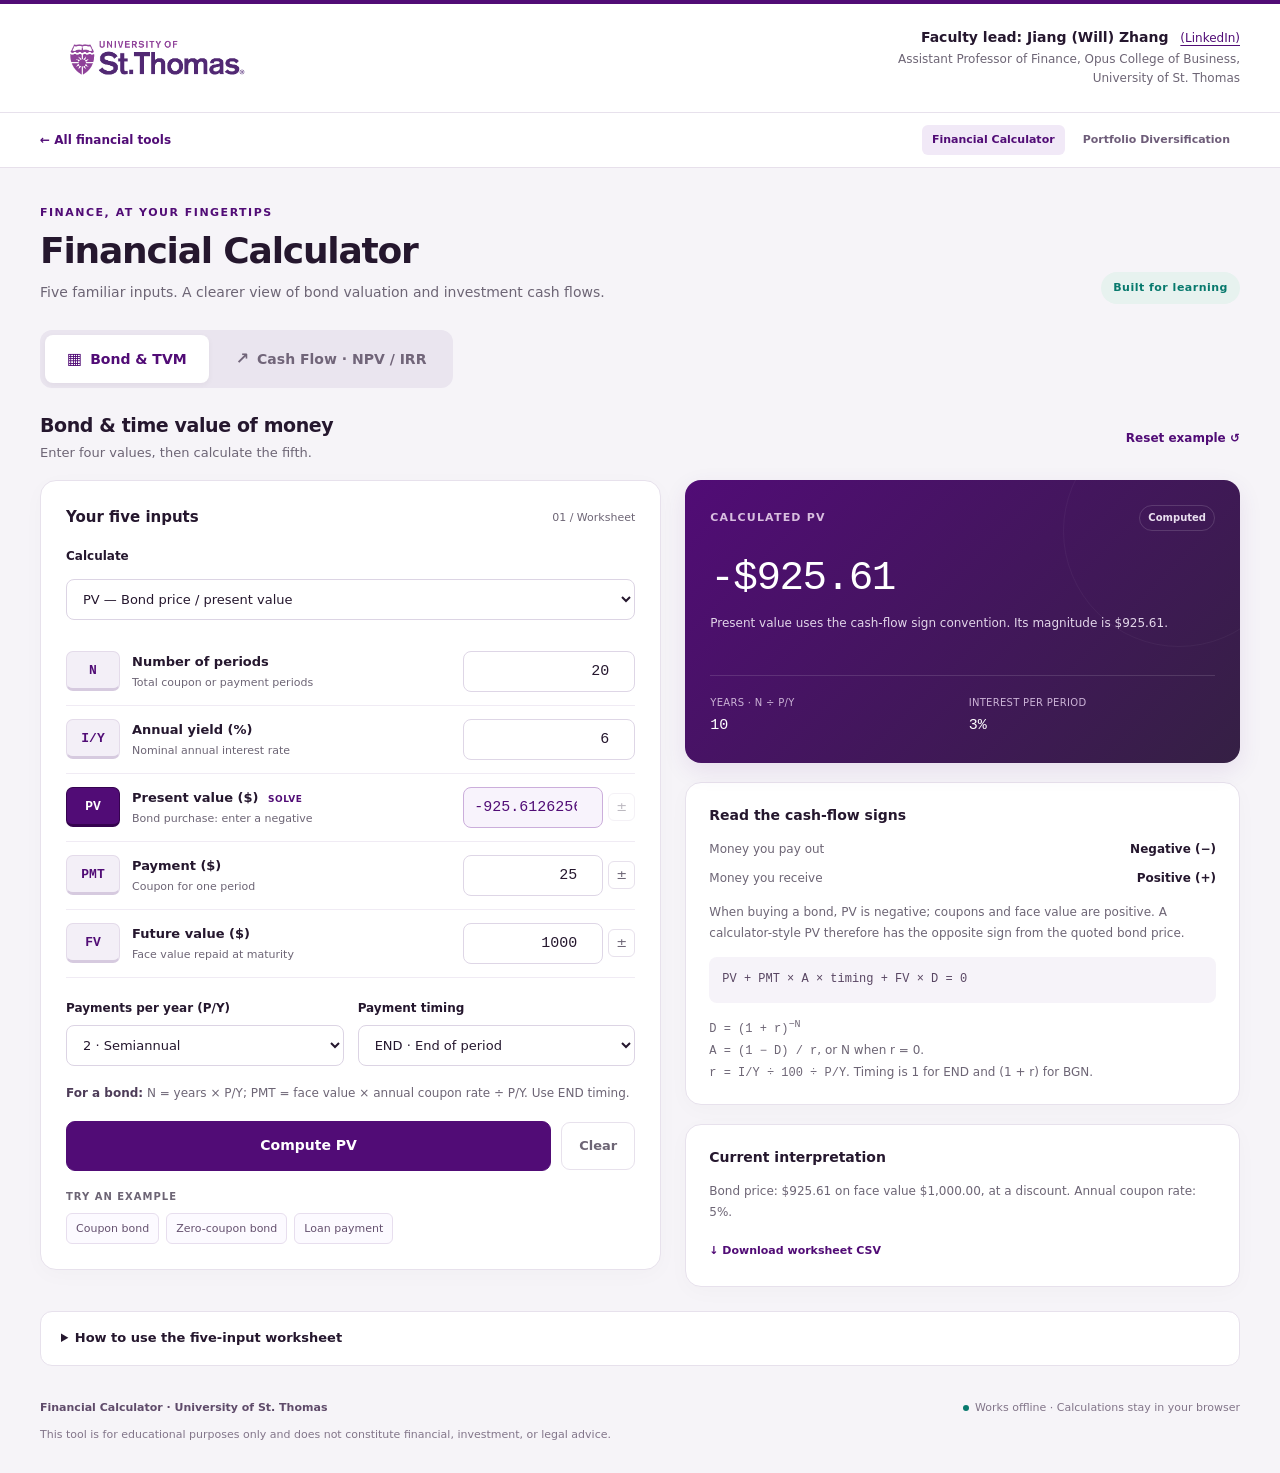
==== commit 44103c58: "Add files via upload" ====
--- a/calculator/index.html
+++ b/calculator/index.html
@@ -27,7 +27,7 @@
     <div class="brand-inner">
       <img src="[data-uri]" width="739" height="301" alt="University of St. Thomas">
       <div class="creator">
-        <div class="creator-name">Creator: Jiang (Will) Zhang <a href="https://www.linkedin.com/in/jiang-will-zhang/" target="_blank" rel="noopener noreferrer">(LinkedIn)</a></div>
+        <div class="creator-name">Faculty lead: Jiang (Will) Zhang <a href="https://www.linkedin.com/in/jiang-will-zhang/" target="_blank" rel="noopener noreferrer">(LinkedIn)</a></div>
         <div class="creator-title">Assistant Professor of Finance, Opus College of Business,<br>University of St. Thomas</div>
       </div>
     </div>
